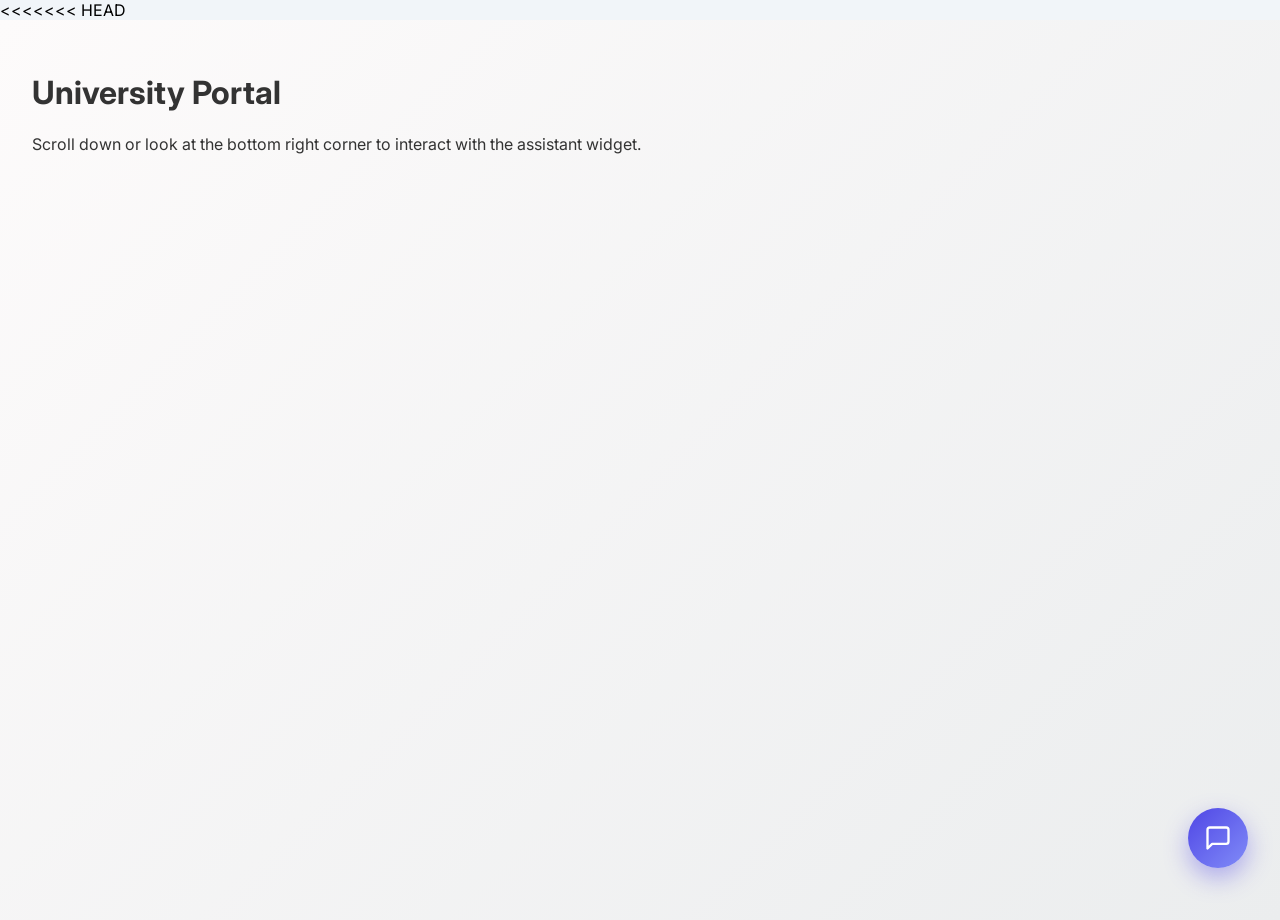
==== frontend/index.html @ 98a095c1 "Merge branch 'main' of https://github.com/Ajay-kumar865/ai-college-assistant" ====
<!DOCTYPE html>
<html lang="en">

<head>
<<<<<<< HEAD
  <meta charset="UTF-8">
  <meta name="viewport" content="width=device-width, initial-scale=1.0">
  <title>University Assistant Widget</title>
  <link rel="preconnect" href="https://fonts.googleapis.com">
  <link rel="preconnect" href="https://fonts.gstatic.com" crossorigin>
  <link href="https://fonts.googleapis.com/css2?family=Inter:wght@400;500;600;700&display=swap" rel="stylesheet">

  <style>
    :root {
      --primary: #4f46e5;
      --primary-hover: #4338ca;
      --bg-glass: rgba(15, 23, 42, 0.75);
      --border-glass: rgba(255, 255, 255, 0.1);
      --text-main: #f8fafc;
      --text-muted: #94a3b8;
      --font-family: 'Inter', sans-serif;
    }

    body {
      margin: 0;
      font-family: var(--font-family);
      background-color: #f1f5f9;
    }

    /* Dummy background for demonstration */
    .dummy-bg {
      min-height: 100vh;
      padding: 2rem;
      background: linear-gradient(135deg, #fdfbfb 0%, #ebedee 100%);
      color: #333;
      box-sizing: border-box;
    }

    /* 
          Floating Toggle Button
        */
    #widget-toggle-btn {
      position: fixed;
      bottom: 2rem;
      right: 2rem;
      width: 60px;
      height: 60px;
      border-radius: 50%;
      background: linear-gradient(135deg, var(--primary), #818cf8);
      color: white;
      border: none;
      box-shadow: 0 10px 25px rgba(79, 70, 229, 0.4);
      cursor: pointer;
      display: flex;
      align-items: center;
      justify-content: center;
      z-index: 9999;
      transition: transform 0.3s cubic-bezier(0.175, 0.885, 0.32, 1.275), box-shadow 0.3s ease;
    }

    #widget-toggle-btn:hover {
      transform: scale(1.1) translateY(-5px);
      box-shadow: 0 15px 35px rgba(79, 70, 229, 0.6);
    }

    .pulse-anim {
      animation: pulse 2s infinite cubic-bezier(0.4, 0, 0.6, 1);
    }

    @keyframes pulse {

      0%,
      100% {
        opacity: 1;
      }

      50% {
        opacity: 0.8;
      }
    }

    /*
          Widget Container - Covers ~1/6th of screen space
          We use 33vw width and 50vh height (0.33 * 0.5 = 0.165 area constraint)
        */
    #university-widget-container {
      position: fixed;
      bottom: 6rem;
      /* Above the button */
      right: 2rem;
      width: 33vw;
      height: 50vh;
      min-width: 320px;
      min-height: 480px;
      max-width: 450px;
      max-height: 80vh;

      background: var(--bg-glass);
      backdrop-filter: blur(16px);
      -webkit-backdrop-filter: blur(16px);
      border: 1px solid var(--border-glass);
      border-radius: 24px;
      box-shadow: 0 25px 50px -12px rgba(0, 0, 0, 0.5);

      display: flex;
      flex-direction: column;
      z-index: 9998;
      overflow: hidden;
      color: var(--text-main);

      /* Animation defaults */
      transform-origin: bottom right;
      transition: opacity 0.4s ease, transform 0.4s cubic-bezier(0.175, 0.885, 0.32, 1.1);
    }

    #university-widget-container.widget-hidden {
      opacity: 0;
      pointer-events: none;
      transform: scale(0.8) translateY(20px);
    }

    #university-widget-container.widget-visible {
      opacity: 1;
      pointer-events: auto;
      transform: scale(1) translateY(0);
    }

    /* Header */
    .widget-header {
      padding: 1.25rem 1.5rem;
      display: flex;
      justify-content: space-between;
      align-items: center;
      border-bottom: 1px solid var(--border-glass);
      background: rgba(255, 255, 255, 0.05);
    }

    .widget-title {
      display: flex;
      align-items: center;
      gap: 0.75rem;
      font-weight: 600;
      font-size: 1.1rem;
      letter-spacing: 0.5px;
    }

    .icon-btn {
      background: transparent;
      border: none;
      color: var(--text-muted);
      cursor: pointer;
      display: flex;
      align-items: center;
      justify-content: center;
      border-radius: 50%;
      padding: 0.4rem;
      transition: all 0.2s ease;
    }

    .icon-btn:hover {
      background: rgba(255, 255, 255, 0.1);
      color: white;
    }

    /* Body */
    .widget-body {
      flex: 1;
      padding: 1.5rem;
      overflow-y: auto;
      display: flex;
      flex-direction: column;
      gap: 1rem;
    }

    /* Scrollbar styling for widget body */
    .widget-body::-webkit-scrollbar {
      width: 6px;
    }

    .widget-body::-webkit-scrollbar-track {
      background: transparent;
    }

    .widget-body::-webkit-scrollbar-thumb {
      background: rgba(255, 255, 255, 0.2);
      border-radius: 10px;
    }

    .message {
      padding: 1rem 1.25rem;
      border-radius: 18px;
      font-size: 0.95rem;
      line-height: 1.5;
      max-width: 85%;
      animation: fadeInSlideUp 0.3s ease forwards;
    }

    @keyframes fadeInSlideUp {
      from {
        opacity: 0;
        transform: translateY(10px);
      }

      to {
        opacity: 1;
        transform: translateY(0);
      }
    }

    .system-message {
      background: rgba(255, 255, 255, 0.1);
      color: var(--text-main);
      border-top-left-radius: 4px;
      align-self: flex-start;
    }

    .user-message {
      background: var(--primary);
      color: white;
      border-top-right-radius: 4px;
      align-self: flex-end;
    }

    /* Footer */
    .widget-footer {
      padding: 1.25rem;
      border-top: 1px solid var(--border-glass);
      background: rgba(0, 0, 0, 0.2);
      display: flex;
      align-items: center;
      gap: 0.75rem;
      box-sizing: border-box;
      width: 100%;
    }

    #widget-input {
      flex: 1;
      background: rgba(255, 255, 255, 0.05);
      border: 1px solid var(--border-glass);
      border-radius: 20px;
      padding: 0.75rem 1.25rem;
      color: var(--text-main);
      font-family: inherit;
      font-size: 0.95rem;
      outline: none;
      transition: all 0.3s ease;
      width: 100%;
      box-sizing: border-box;
    }

    #widget-input::placeholder {
      color: var(--text-muted);
    }

    #widget-input:focus {
      border-color: var(--primary);
      background: rgba(255, 255, 255, 0.1);
      box-shadow: 0 0 0 2px rgba(79, 70, 229, 0.2);
    }

    .interact-btn {
      background: var(--primary);
      color: white;
      border-radius: 50%;
      width: 40px;
      height: 40px;
      flex-shrink: 0;
    }

    .interact-btn:hover {
      background: var(--primary-hover);
      transform: scale(1.05);
    }
  </style>
</head>

<body>

  <!-- This represents the university website content -->
  <main class="dummy-bg">
    <h1>University Portal</h1>
    <p>Scroll down or look at the bottom right corner to interact with the assistant widget.</p>
  </main>

  <!-- Widget Container -->
  <div id="university-widget-container" class="widget-hidden">
    <div class="widget-header">
      <div class="widget-title">
        <svg width="24" height="24" viewBox="0 0 24 24" fill="none" stroke="currentColor" stroke-width="2"
          stroke-linecap="round" stroke-linejoin="round">
          <path d="M12 2v20M17 5H9.5a3.5 3.5 0 0 0 0 7h5a3.5 3.5 0 0 1 0 7H6" />
        </svg>
        <span>University Assistant</span>
      </div>
      <button id="widget-close-btn" class="icon-btn" aria-label="Close widget">
        <svg width="20" height="20" viewBox="0 0 24 24" fill="none" stroke="currentColor" stroke-width="2"
          stroke-linecap="round" stroke-linejoin="round">
          <line x1="18" y1="6" x2="6" y2="18"></line>
          <line x1="6" y1="6" x2="18" y2="18"></line>
        </svg>
      </button>
    </div>
    <div class="widget-body">
      <div class="message system-message">
        Hello! How can I help you with your university queries today?
      </div>
    </div>
    <div class="widget-footer">
      <input type="text" placeholder="Type your question..." id="widget-input">
      <button id="widget-send-btn" class="icon-btn interact-btn">
        <svg width="20" height="20" viewBox="0 0 24 24" fill="none" stroke="currentColor" stroke-width="2"
          stroke-linecap="round" stroke-linejoin="round">
          <line x1="22" y1="2" x2="11" y2="13"></line>
          <polygon points="22 2 15 22 11 13 2 9 22 2"></polygon>
        </svg>
      </button>
    </div>
  </div>

  <!-- Toggle Button -->
  <button id="widget-toggle-btn" class="pulse-anim" aria-label="Open Assistant">
    <svg width="28" height="28" viewBox="0 0 24 24" fill="none" stroke="currentColor" stroke-width="2"
      stroke-linecap="round" stroke-linejoin="round" class="chat-icon">
      <path d="M21 15a2 2 0 0 1-2 2H7l-4 4V5a2 2 0 0 1 2-2h14a2 2 0 0 1 2 2z"></path>
    </svg>
  </button>

  <script>
    document.addEventListener('DOMContentLoaded', () => {
      const toggleBtn = document.getElementById('widget-toggle-btn');
      const closeBtn = document.getElementById('widget-close-btn');
      const widgetContainer = document.getElementById('university-widget-container');
      const sendBtn = document.getElementById('widget-send-btn');
      const widgetInput = document.getElementById('widget-input');
      const widgetBody = document.querySelector('.widget-body');

      let isWidgetOpen = false;

      // Toggle widget visibility
      const toggleWidget = () => {
        isWidgetOpen = !isWidgetOpen;
        if (isWidgetOpen) {
          widgetContainer.classList.remove('widget-hidden');
          widgetContainer.classList.add('widget-visible');
          // Remove pulse animation when opened
          toggleBtn.classList.remove('pulse-anim');
          // Auto focus input
          setTimeout(() => widgetInput.focus(), 300);
        } else {
          widgetContainer.classList.remove('widget-visible');
          widgetContainer.classList.add('widget-hidden');
        }
      };

      toggleBtn.addEventListener('click', toggleWidget);
      closeBtn.addEventListener('click', toggleWidget);

      // Handle sending message
      const sendMessage = () => {
        const text = widgetInput.value.trim();
        if (!text) return;

        // Add user message
        const userMsg = document.createElement('div');
        userMsg.classList.add('message', 'user-message');
        userMsg.textContent = text;
        widgetBody.appendChild(userMsg);

        // Clear input and scroll to bottom
        widgetInput.value = '';
        widgetBody.scrollTop = widgetBody.scrollHeight;

        // Simulate thinking and system response
        setTimeout(() => {
          const sysMsg = document.createElement('div');
          sysMsg.classList.add('message', 'system-message');
          sysMsg.textContent = "I'm a demo assistant. I've received your query about: " + text;
          widgetBody.appendChild(sysMsg);
          widgetBody.scrollTop = widgetBody.scrollHeight;
        }, 800);
      };

      sendBtn.addEventListener('click', sendMessage);

      // Send on Enter key
      widgetInput.addEventListener('keypress', (e) => {
        if (e.key === 'Enter') {
          sendMessage();
        }
      });
    });
=======
  <meta charset="UTF-8" />
  <meta name="viewport" content="width=device-width, initial-scale=1.0" />
  <title>AI College Assistant</title>
  <style>
    :root {
      --bg: #f4f6fb;
      --card: #ffffff;
      --text: #1a2340;
      --muted: #5d6a85;
      --primary: #3e63dd;
      --primary-strong: #2f4fb5;
      --bot: #eef2ff;
      --user: #3e63dd;
      --danger: #c53030;
      --border: #dbe3f6;
    }

    * { box-sizing: border-box; }

    body {
      margin: 0;
      font-family: Inter, Segoe UI, Roboto, sans-serif;
      color: var(--text);
      background: radial-gradient(circle at top right, #dce5ff 0%, var(--bg) 40%);
      min-height: 100vh;
      display: grid;
      place-items: center;
      padding: 1rem;
    }

    .app {
      width: min(920px, 100%);
      background: var(--card);
      border: 1px solid var(--border);
      border-radius: 20px;
      box-shadow: 0 15px 40px rgba(18, 33, 80, 0.12);
      display: grid;
      grid-template-rows: auto 1fr auto;
      min-height: min(92vh, 760px);
      overflow: hidden;
    }

    .header {
      padding: 1rem 1.25rem;
      border-bottom: 1px solid var(--border);
      display: flex;
      align-items: center;
      justify-content: space-between;
      gap: 1rem;
      background: linear-gradient(180deg, #f9fbff 0%, #ffffff 100%);
    }

    .title {
      font-weight: 700;
      margin: 0;
      font-size: 1.05rem;
    }

    .subtitle {
      margin: 0.2rem 0 0;
      color: var(--muted);
      font-size: 0.9rem;
    }

    .status {
      font-size: 0.85rem;
      color: var(--muted);
      white-space: nowrap;
    }

    .messages {
      padding: 1rem;
      overflow-y: auto;
      display: flex;
      flex-direction: column;
      gap: 0.85rem;
      background: #f9fbff;
    }

    .message {
      max-width: min(78ch, 85%);
      padding: 0.8rem 1rem;
      border-radius: 14px;
      line-height: 1.45;
      white-space: pre-wrap;
      word-break: break-word;
      border: 1px solid transparent;
    }

    .message.bot {
      align-self: flex-start;
      background: var(--bot);
      border-color: #dae2ff;
    }

    .message.user {
      align-self: flex-end;
      background: var(--user);
      color: white;
    }

    .message.error {
      align-self: flex-start;
      border-color: #fed7d7;
      background: #fff5f5;
      color: #742a2a;
    }

    .meta {
      font-size: 0.75rem;
      color: var(--muted);
      margin-top: 0.4rem;
    }

    .sources {
      margin-top: 0.6rem;
      padding-top: 0.6rem;
      border-top: 1px dashed #c6d2f5;
      font-size: 0.82rem;
      color: #324173;
    }

    .sources ul {
      margin: 0.4rem 0 0;
      padding-left: 1rem;
    }

    .composer {
      padding: 0.9rem;
      border-top: 1px solid var(--border);
      background: #fff;
      display: grid;
      gap: 0.6rem;
    }

    .input-row {
      display: grid;
      grid-template-columns: 1fr auto;
      gap: 0.6rem;
    }

    textarea {
      resize: vertical;
      min-height: 48px;
      max-height: 160px;
      width: 100%;
      border: 1px solid var(--border);
      border-radius: 12px;
      padding: 0.75rem 0.85rem;
      font: inherit;
      color: inherit;
    }

    textarea:focus {
      outline: 2px solid rgba(62, 99, 221, 0.25);
      border-color: var(--primary);
    }

    button {
      border: 0;
      border-radius: 12px;
      background: var(--primary);
      color: white;
      font-weight: 600;
      padding: 0 1rem;
      cursor: pointer;
      min-width: 100px;
    }

    button:hover { background: var(--primary-strong); }

    button:disabled {
      cursor: not-allowed;
      opacity: 0.6;
    }

    .controls {
      display: flex;
      justify-content: space-between;
      align-items: center;
      gap: 0.6rem;
      flex-wrap: wrap;
    }

    .linkish {
      background: transparent;
      color: var(--primary);
      min-width: auto;
      padding: 0;
      font-weight: 500;
      text-decoration: underline;
      text-underline-offset: 2px;
    }

    .hint {
      color: var(--muted);
      font-size: 0.8rem;
    }

    @media (max-width: 680px) {
      .app { min-height: 95vh; border-radius: 14px; }
      .message { max-width: 92%; }
      .input-row { grid-template-columns: 1fr; }
      button { min-height: 44px; }
    }
  </style>
</head>
<body>
  <main class="app" aria-label="AI College Assistant chat">
    <header class="header">
      <div>
        <h1 class="title">🎓 AI College Assistant</h1>
        <p class="subtitle">Reliable chat UI aligned with your FastAPI routes.</p>
      </div>
      <div id="status" class="status">Idle</div>
    </header>

    <section id="messages" class="messages" aria-live="polite" aria-label="Conversation"></section>

    <section class="composer">
      <div class="input-row">
        <textarea id="messageInput" placeholder="Ask about admissions, notices, events, or documents..." aria-label="Type your question"></textarea>
        <button id="sendButton" type="button">Send</button>
      </div>
      <div class="controls">
        <div class="hint">Enter to send • Shift+Enter for newline.</div>
        <button id="clearButton" class="linkish" type="button">Clear conversation</button>
      </div>
    </section>
  </main>

  <script>
    const API_BASE = "http://127.0.0.1:8000";
    const STORAGE_KEY = "ai_college_assistant_chat_v1";

    const elements = {
      messages: document.getElementById("messages"),
      status: document.getElementById("status"),
      input: document.getElementById("messageInput"),
      sendButton: document.getElementById("sendButton"),
      clearButton: document.getElementById("clearButton"),
    };

    const state = {
      messages: [],
      pendingController: null,
      isSending: false,
    };

    function setStatus(label) {
      elements.status.textContent = label;
    }

    function formatTime(value) {
      return new Date(value).toLocaleTimeString([], { hour: "2-digit", minute: "2-digit" });
    }

    function sanitizeToText(value) {
      if (value === null || value === undefined) return "";
      return String(value);
    }

    function normalizeSources(sources) {
      if (!Array.isArray(sources)) return [];
      return sources.map((source) => {
        if (typeof source === "string") return source;
        if (source && typeof source === "object") {
          const keys = Object.keys(source);
          if (!keys.length) return "{}";
          const compact = keys.slice(0, 3).map((key) => `${key}: ${source[key]}`).join(" | ");
          return compact;
        }
        return String(source);
      });
    }

    function renderMessage(message) {
      const wrapper = document.createElement("article");
      wrapper.className = `message ${message.role} ${message.error ? "error" : ""}`;
      wrapper.textContent = sanitizeToText(message.text);

      const meta = document.createElement("div");
      meta.className = "meta";
      meta.textContent = `${message.role === "user" ? "You" : "Assistant"} • ${formatTime(message.timestamp)}`;
      wrapper.appendChild(meta);

      if (message.sources?.length) {
        const sourceBlock = document.createElement("section");
        sourceBlock.className = "sources";
        sourceBlock.innerHTML = "<strong>Sources</strong>";

        const list = document.createElement("ul");
        message.sources.forEach((entry) => {
          const item = document.createElement("li");
          item.textContent = entry;
          list.appendChild(item);
        });

        sourceBlock.appendChild(list);
        wrapper.appendChild(sourceBlock);
      }

      elements.messages.appendChild(wrapper);
      elements.messages.scrollTop = elements.messages.scrollHeight;
    }

    function renderAll() {
      elements.messages.innerHTML = "";
      state.messages.forEach(renderMessage);
    }

    function persist() {
      localStorage.setItem(STORAGE_KEY, JSON.stringify(state.messages));
    }

    function addMessage(partial) {
      const message = {
        role: partial.role,
        text: sanitizeToText(partial.text),
        timestamp: partial.timestamp || new Date().toISOString(),
        sources: partial.sources || [],
        error: Boolean(partial.error),
      };
      state.messages.push(message);
      renderMessage(message);
      persist();
    }

    function setSending(sending) {
      state.isSending = sending;
      elements.sendButton.disabled = sending;
      elements.input.disabled = sending;
      setStatus(sending ? "Waiting for response..." : "Idle");
    }

    async function sendMessage() {
      if (state.isSending) return;
      const text = elements.input.value.trim();
      if (!text) return;

      addMessage({ role: "user", text });
      elements.input.value = "";

      const controller = new AbortController();
      state.pendingController = controller;
      setSending(true);

      try {
        const response = await fetch(`${API_BASE}/chat`, {
          method: "POST",
          headers: { "Content-Type": "application/json" },
          body: JSON.stringify({ message: text, timestamp: new Date().toISOString() }),
          signal: controller.signal,
        });

        let payload = null;
        try {
          payload = await response.json();
        } catch {
          payload = null;
        }

        if (!response.ok) {
          throw new Error(payload?.detail || `Request failed with status ${response.status}`);
        }

        addMessage({
          role: "bot",
          text: payload?.response || "No response body returned.",
          sources: normalizeSources(payload?.sources),
        });
      } catch (error) {
        addMessage({
          role: "bot",
          text: `Could not complete request: ${error?.message || "Unknown error"}`,
          error: true,
        });
      } finally {
        state.pendingController = null;
        setSending(false);
        elements.input.focus();
      }
    }

    function clearConversation() {
      if (state.isSending && state.pendingController) {
        state.pendingController.abort();
      }
      state.messages = [];
      persist();
      renderAll();
      addMessage({ role: "bot", text: "Conversation cleared. Ask a new question anytime." });
    }

    function restoreConversation() {
      try {
        const raw = localStorage.getItem(STORAGE_KEY);
        if (!raw) {
          addMessage({ role: "bot", text: "Hi! I can help with admissions, events, notices, and college documents." });
          return;
        }

        const parsed = JSON.parse(raw);
        if (!Array.isArray(parsed)) throw new Error("Invalid history format.");

        state.messages = parsed.filter((entry) => entry && entry.role && entry.text).slice(-100);
        renderAll();

        if (!state.messages.length) {
          addMessage({ role: "bot", text: "Hi! I can help with admissions, events, notices, and college documents." });
        }
      } catch {
        localStorage.removeItem(STORAGE_KEY);
        state.messages = [];
        renderAll();
        addMessage({ role: "bot", text: "History reset due to invalid saved data." });
      }
    }

    elements.sendButton.addEventListener("click", sendMessage);
    elements.clearButton.addEventListener("click", clearConversation);
    elements.input.addEventListener("keydown", (event) => {
      if (event.key === "Enter" && !event.shiftKey) {
        event.preventDefault();
        sendMessage();
      }
    });

    restoreConversation();
    elements.input.focus();
>>>>>>> f42906fdcd03e35e9ef8b8582fb7c369797d3b44
  </script>
</body>

</html>
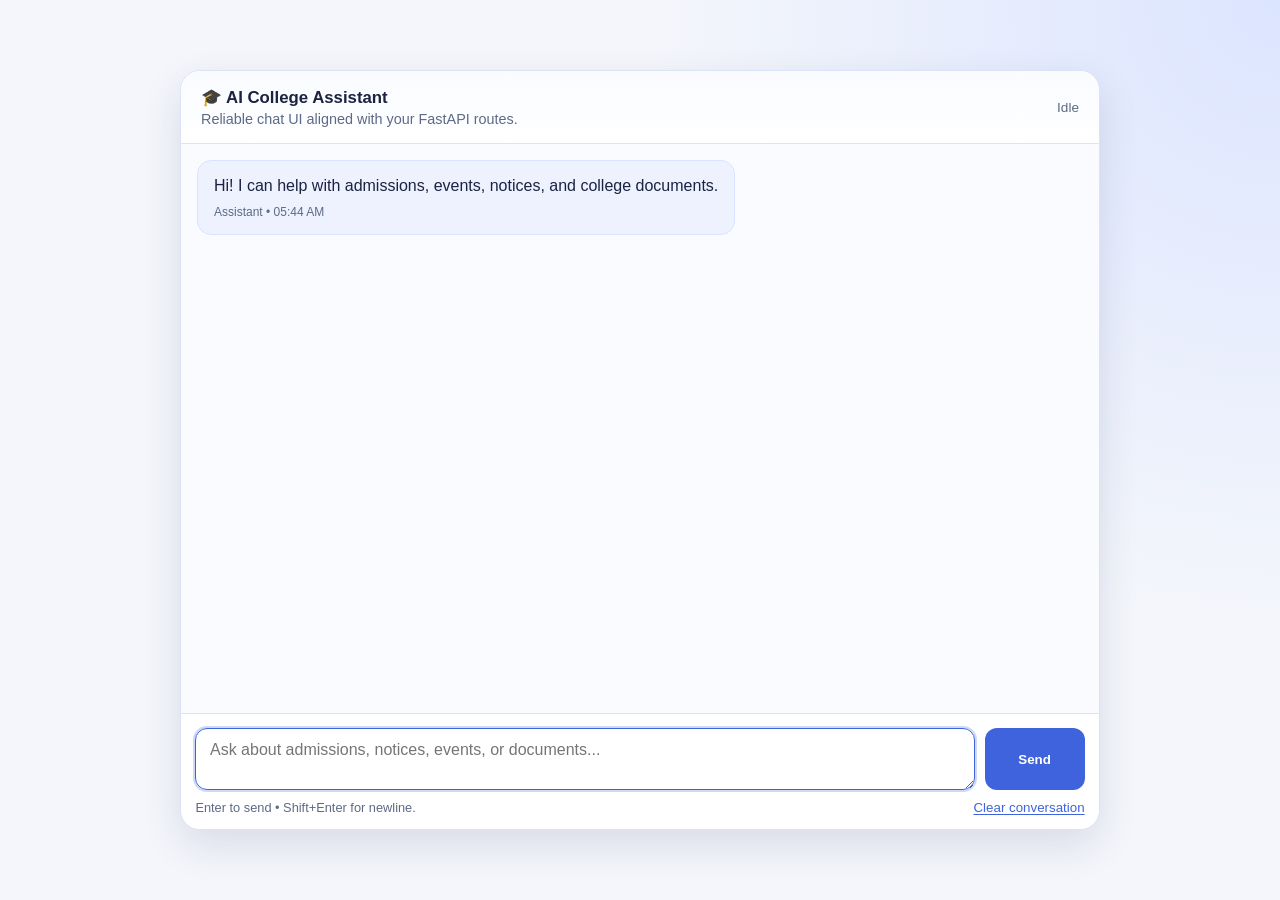
==== commit 9f80e230: "Add merged floating UI component" ====
--- a/frontend/index.html
+++ b/frontend/index.html
@@ -2,394 +2,6 @@
 <html lang="en">
 
 <head>
-<<<<<<< HEAD
-  <meta charset="UTF-8">
-  <meta name="viewport" content="width=device-width, initial-scale=1.0">
-  <title>University Assistant Widget</title>
-  <link rel="preconnect" href="https://fonts.googleapis.com">
-  <link rel="preconnect" href="https://fonts.gstatic.com" crossorigin>
-  <link href="https://fonts.googleapis.com/css2?family=Inter:wght@400;500;600;700&display=swap" rel="stylesheet">
-
-  <style>
-    :root {
-      --primary: #4f46e5;
-      --primary-hover: #4338ca;
-      --bg-glass: rgba(15, 23, 42, 0.75);
-      --border-glass: rgba(255, 255, 255, 0.1);
-      --text-main: #f8fafc;
-      --text-muted: #94a3b8;
-      --font-family: 'Inter', sans-serif;
-    }
-
-    body {
-      margin: 0;
-      font-family: var(--font-family);
-      background-color: #f1f5f9;
-    }
-
-    /* Dummy background for demonstration */
-    .dummy-bg {
-      min-height: 100vh;
-      padding: 2rem;
-      background: linear-gradient(135deg, #fdfbfb 0%, #ebedee 100%);
-      color: #333;
-      box-sizing: border-box;
-    }
-
-    /* 
-          Floating Toggle Button
-        */
-    #widget-toggle-btn {
-      position: fixed;
-      bottom: 2rem;
-      right: 2rem;
-      width: 60px;
-      height: 60px;
-      border-radius: 50%;
-      background: linear-gradient(135deg, var(--primary), #818cf8);
-      color: white;
-      border: none;
-      box-shadow: 0 10px 25px rgba(79, 70, 229, 0.4);
-      cursor: pointer;
-      display: flex;
-      align-items: center;
-      justify-content: center;
-      z-index: 9999;
-      transition: transform 0.3s cubic-bezier(0.175, 0.885, 0.32, 1.275), box-shadow 0.3s ease;
-    }
-
-    #widget-toggle-btn:hover {
-      transform: scale(1.1) translateY(-5px);
-      box-shadow: 0 15px 35px rgba(79, 70, 229, 0.6);
-    }
-
-    .pulse-anim {
-      animation: pulse 2s infinite cubic-bezier(0.4, 0, 0.6, 1);
-    }
-
-    @keyframes pulse {
-
-      0%,
-      100% {
-        opacity: 1;
-      }
-
-      50% {
-        opacity: 0.8;
-      }
-    }
-
-    /*
-          Widget Container - Covers ~1/6th of screen space
-          We use 33vw width and 50vh height (0.33 * 0.5 = 0.165 area constraint)
-        */
-    #university-widget-container {
-      position: fixed;
-      bottom: 6rem;
-      /* Above the button */
-      right: 2rem;
-      width: 33vw;
-      height: 50vh;
-      min-width: 320px;
-      min-height: 480px;
-      max-width: 450px;
-      max-height: 80vh;
-
-      background: var(--bg-glass);
-      backdrop-filter: blur(16px);
-      -webkit-backdrop-filter: blur(16px);
-      border: 1px solid var(--border-glass);
-      border-radius: 24px;
-      box-shadow: 0 25px 50px -12px rgba(0, 0, 0, 0.5);
-
-      display: flex;
-      flex-direction: column;
-      z-index: 9998;
-      overflow: hidden;
-      color: var(--text-main);
-
-      /* Animation defaults */
-      transform-origin: bottom right;
-      transition: opacity 0.4s ease, transform 0.4s cubic-bezier(0.175, 0.885, 0.32, 1.1);
-    }
-
-    #university-widget-container.widget-hidden {
-      opacity: 0;
-      pointer-events: none;
-      transform: scale(0.8) translateY(20px);
-    }
-
-    #university-widget-container.widget-visible {
-      opacity: 1;
-      pointer-events: auto;
-      transform: scale(1) translateY(0);
-    }
-
-    /* Header */
-    .widget-header {
-      padding: 1.25rem 1.5rem;
-      display: flex;
-      justify-content: space-between;
-      align-items: center;
-      border-bottom: 1px solid var(--border-glass);
-      background: rgba(255, 255, 255, 0.05);
-    }
-
-    .widget-title {
-      display: flex;
-      align-items: center;
-      gap: 0.75rem;
-      font-weight: 600;
-      font-size: 1.1rem;
-      letter-spacing: 0.5px;
-    }
-
-    .icon-btn {
-      background: transparent;
-      border: none;
-      color: var(--text-muted);
-      cursor: pointer;
-      display: flex;
-      align-items: center;
-      justify-content: center;
-      border-radius: 50%;
-      padding: 0.4rem;
-      transition: all 0.2s ease;
-    }
-
-    .icon-btn:hover {
-      background: rgba(255, 255, 255, 0.1);
-      color: white;
-    }
-
-    /* Body */
-    .widget-body {
-      flex: 1;
-      padding: 1.5rem;
-      overflow-y: auto;
-      display: flex;
-      flex-direction: column;
-      gap: 1rem;
-    }
-
-    /* Scrollbar styling for widget body */
-    .widget-body::-webkit-scrollbar {
-      width: 6px;
-    }
-
-    .widget-body::-webkit-scrollbar-track {
-      background: transparent;
-    }
-
-    .widget-body::-webkit-scrollbar-thumb {
-      background: rgba(255, 255, 255, 0.2);
-      border-radius: 10px;
-    }
-
-    .message {
-      padding: 1rem 1.25rem;
-      border-radius: 18px;
-      font-size: 0.95rem;
-      line-height: 1.5;
-      max-width: 85%;
-      animation: fadeInSlideUp 0.3s ease forwards;
-    }
-
-    @keyframes fadeInSlideUp {
-      from {
-        opacity: 0;
-        transform: translateY(10px);
-      }
-
-      to {
-        opacity: 1;
-        transform: translateY(0);
-      }
-    }
-
-    .system-message {
-      background: rgba(255, 255, 255, 0.1);
-      color: var(--text-main);
-      border-top-left-radius: 4px;
-      align-self: flex-start;
-    }
-
-    .user-message {
-      background: var(--primary);
-      color: white;
-      border-top-right-radius: 4px;
-      align-self: flex-end;
-    }
-
-    /* Footer */
-    .widget-footer {
-      padding: 1.25rem;
-      border-top: 1px solid var(--border-glass);
-      background: rgba(0, 0, 0, 0.2);
-      display: flex;
-      align-items: center;
-      gap: 0.75rem;
-      box-sizing: border-box;
-      width: 100%;
-    }
-
-    #widget-input {
-      flex: 1;
-      background: rgba(255, 255, 255, 0.05);
-      border: 1px solid var(--border-glass);
-      border-radius: 20px;
-      padding: 0.75rem 1.25rem;
-      color: var(--text-main);
-      font-family: inherit;
-      font-size: 0.95rem;
-      outline: none;
-      transition: all 0.3s ease;
-      width: 100%;
-      box-sizing: border-box;
-    }
-
-    #widget-input::placeholder {
-      color: var(--text-muted);
-    }
-
-    #widget-input:focus {
-      border-color: var(--primary);
-      background: rgba(255, 255, 255, 0.1);
-      box-shadow: 0 0 0 2px rgba(79, 70, 229, 0.2);
-    }
-
-    .interact-btn {
-      background: var(--primary);
-      color: white;
-      border-radius: 50%;
-      width: 40px;
-      height: 40px;
-      flex-shrink: 0;
-    }
-
-    .interact-btn:hover {
-      background: var(--primary-hover);
-      transform: scale(1.05);
-    }
-  </style>
-</head>
-
-<body>
-
-  <!-- This represents the university website content -->
-  <main class="dummy-bg">
-    <h1>University Portal</h1>
-    <p>Scroll down or look at the bottom right corner to interact with the assistant widget.</p>
-  </main>
-
-  <!-- Widget Container -->
-  <div id="university-widget-container" class="widget-hidden">
-    <div class="widget-header">
-      <div class="widget-title">
-        <svg width="24" height="24" viewBox="0 0 24 24" fill="none" stroke="currentColor" stroke-width="2"
-          stroke-linecap="round" stroke-linejoin="round">
-          <path d="M12 2v20M17 5H9.5a3.5 3.5 0 0 0 0 7h5a3.5 3.5 0 0 1 0 7H6" />
-        </svg>
-        <span>University Assistant</span>
-      </div>
-      <button id="widget-close-btn" class="icon-btn" aria-label="Close widget">
-        <svg width="20" height="20" viewBox="0 0 24 24" fill="none" stroke="currentColor" stroke-width="2"
-          stroke-linecap="round" stroke-linejoin="round">
-          <line x1="18" y1="6" x2="6" y2="18"></line>
-          <line x1="6" y1="6" x2="18" y2="18"></line>
-        </svg>
-      </button>
-    </div>
-    <div class="widget-body">
-      <div class="message system-message">
-        Hello! How can I help you with your university queries today?
-      </div>
-    </div>
-    <div class="widget-footer">
-      <input type="text" placeholder="Type your question..." id="widget-input">
-      <button id="widget-send-btn" class="icon-btn interact-btn">
-        <svg width="20" height="20" viewBox="0 0 24 24" fill="none" stroke="currentColor" stroke-width="2"
-          stroke-linecap="round" stroke-linejoin="round">
-          <line x1="22" y1="2" x2="11" y2="13"></line>
-          <polygon points="22 2 15 22 11 13 2 9 22 2"></polygon>
-        </svg>
-      </button>
-    </div>
-  </div>
-
-  <!-- Toggle Button -->
-  <button id="widget-toggle-btn" class="pulse-anim" aria-label="Open Assistant">
-    <svg width="28" height="28" viewBox="0 0 24 24" fill="none" stroke="currentColor" stroke-width="2"
-      stroke-linecap="round" stroke-linejoin="round" class="chat-icon">
-      <path d="M21 15a2 2 0 0 1-2 2H7l-4 4V5a2 2 0 0 1 2-2h14a2 2 0 0 1 2 2z"></path>
-    </svg>
-  </button>
-
-  <script>
-    document.addEventListener('DOMContentLoaded', () => {
-      const toggleBtn = document.getElementById('widget-toggle-btn');
-      const closeBtn = document.getElementById('widget-close-btn');
-      const widgetContainer = document.getElementById('university-widget-container');
-      const sendBtn = document.getElementById('widget-send-btn');
-      const widgetInput = document.getElementById('widget-input');
-      const widgetBody = document.querySelector('.widget-body');
-
-      let isWidgetOpen = false;
-
-      // Toggle widget visibility
-      const toggleWidget = () => {
-        isWidgetOpen = !isWidgetOpen;
-        if (isWidgetOpen) {
-          widgetContainer.classList.remove('widget-hidden');
-          widgetContainer.classList.add('widget-visible');
-          // Remove pulse animation when opened
-          toggleBtn.classList.remove('pulse-anim');
-          // Auto focus input
-          setTimeout(() => widgetInput.focus(), 300);
-        } else {
-          widgetContainer.classList.remove('widget-visible');
-          widgetContainer.classList.add('widget-hidden');
-        }
-      };
-
-      toggleBtn.addEventListener('click', toggleWidget);
-      closeBtn.addEventListener('click', toggleWidget);
-
-      // Handle sending message
-      const sendMessage = () => {
-        const text = widgetInput.value.trim();
-        if (!text) return;
-
-        // Add user message
-        const userMsg = document.createElement('div');
-        userMsg.classList.add('message', 'user-message');
-        userMsg.textContent = text;
-        widgetBody.appendChild(userMsg);
-
-        // Clear input and scroll to bottom
-        widgetInput.value = '';
-        widgetBody.scrollTop = widgetBody.scrollHeight;
-
-        // Simulate thinking and system response
-        setTimeout(() => {
-          const sysMsg = document.createElement('div');
-          sysMsg.classList.add('message', 'system-message');
-          sysMsg.textContent = "I'm a demo assistant. I've received your query about: " + text;
-          widgetBody.appendChild(sysMsg);
-          widgetBody.scrollTop = widgetBody.scrollHeight;
-        }, 800);
-      };
-
-      sendBtn.addEventListener('click', sendMessage);
-
-      // Send on Enter key
-      widgetInput.addEventListener('keypress', (e) => {
-        if (e.key === 'Enter') {
-          sendMessage();
-        }
-      });
-    });
-=======
   <meta charset="UTF-8" />
   <meta name="viewport" content="width=device-width, initial-scale=1.0" />
   <title>AI College Assistant</title>
@@ -820,7 +432,6 @@
 
     restoreConversation();
     elements.input.focus();
->>>>>>> f42906fdcd03e35e9ef8b8582fb7c369797d3b44
   </script>
 </body>
 
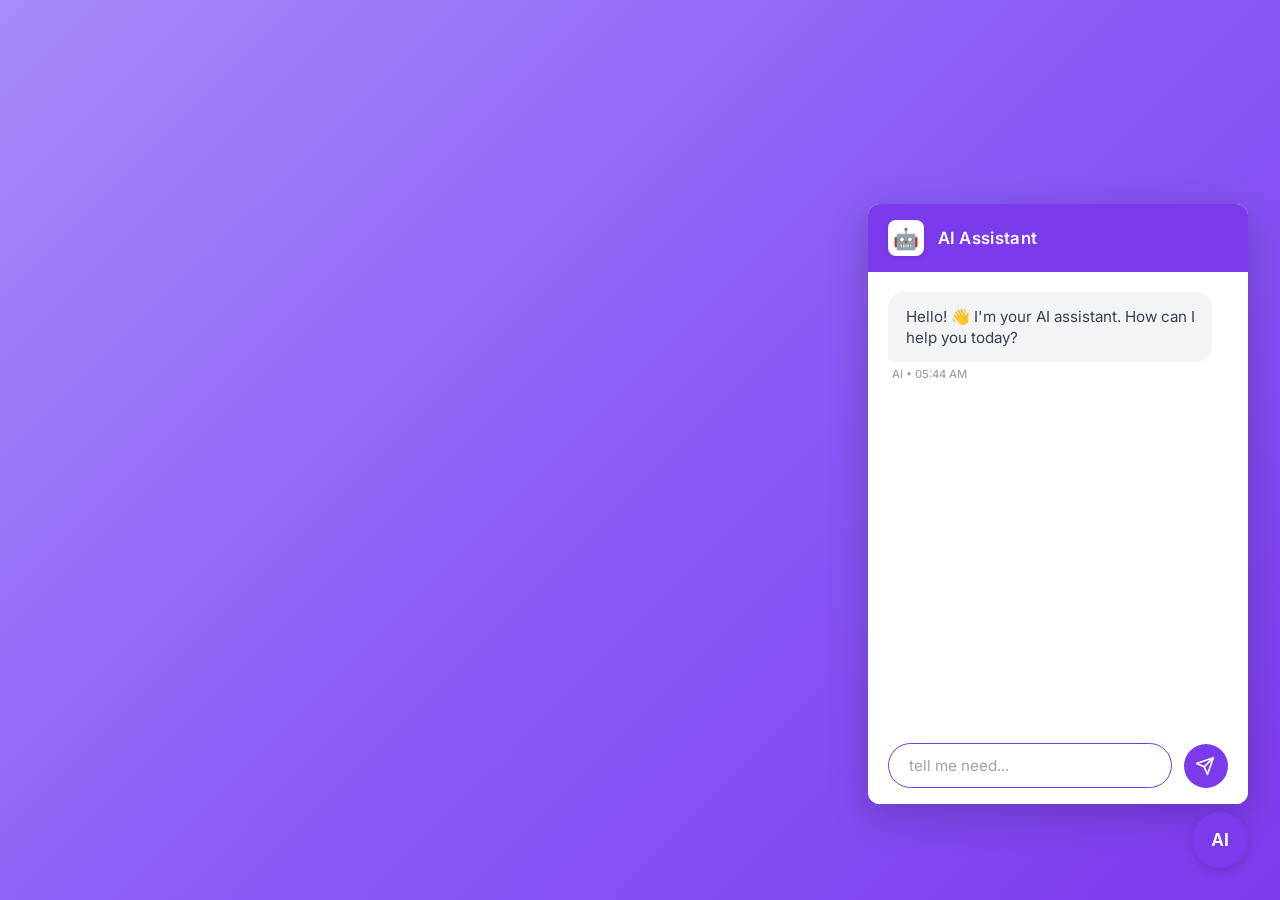
==== commit addfe2ad: "final corrected" ====
--- a/frontend/index.html
+++ b/frontend/index.html
@@ -2,436 +2,610 @@
 <html lang="en">
 
 <head>
-  <meta charset="UTF-8" />
-  <meta name="viewport" content="width=device-width, initial-scale=1.0" />
-  <title>AI College Assistant</title>
+  <meta charset="UTF-8">
+  <meta name="viewport" content="width=device-width, initial-scale=1.0">
+  <title>AI Assistant</title>
+  <link rel="preconnect" href="https://fonts.googleapis.com">
+  <link rel="preconnect" href="https://fonts.gstatic.com" crossorigin>
+  <link href="https://fonts.googleapis.com/css2?family=Inter:wght@400;500;600;700&display=swap" rel="stylesheet">
+
   <style>
     :root {
-      --bg: #f4f6fb;
-      --card: #ffffff;
-      --text: #1a2340;
-      --muted: #5d6a85;
-      --primary: #3e63dd;
-      --primary-strong: #2f4fb5;
-      --bot: #eef2ff;
-      --user: #3e63dd;
-      --danger: #c53030;
-      --border: #dbe3f6;
-    }
-
-    * { box-sizing: border-box; }
+      --primary: #7c3aed;
+      /* Exact purple from screenshot */
+      --bg-body: #ffffff;
+      --message-bot: #f3f4f6;
+      /* Light gray */
+      --message-user: #8b5cf6;
+      /* Matches the user bubble in screenshot */
+      --text-main: #374151;
+      --text-muted: #9ca3af;
+      --font-family: 'Inter', sans-serif;
+    }
 
     body {
       margin: 0;
-      font-family: Inter, Segoe UI, Roboto, sans-serif;
-      color: var(--text);
-      background: radial-gradient(circle at top right, #dce5ff 0%, var(--bg) 40%);
+      font-family: var(--font-family);
+      background: linear-gradient(135deg, #a78bfa, #8b5cf6, #7c3aed);
       min-height: 100vh;
-      display: grid;
-      place-items: center;
-      padding: 1rem;
-    }
-
-    .app {
-      width: min(920px, 100%);
-      background: var(--card);
-      border: 1px solid var(--border);
-      border-radius: 20px;
-      box-shadow: 0 15px 40px rgba(18, 33, 80, 0.12);
-      display: grid;
-      grid-template-rows: auto 1fr auto;
-      min-height: min(92vh, 760px);
-      overflow: hidden;
-    }
-
-    .header {
-      padding: 1rem 1.25rem;
-      border-bottom: 1px solid var(--border);
-      display: flex;
-      align-items: center;
-      justify-content: space-between;
-      gap: 1rem;
-      background: linear-gradient(180deg, #f9fbff 0%, #ffffff 100%);
-    }
-
-    .title {
-      font-weight: 700;
-      margin: 0;
-      font-size: 1.05rem;
-    }
-
-    .subtitle {
-      margin: 0.2rem 0 0;
-      color: var(--muted);
-      font-size: 0.9rem;
-    }
-
-    .status {
-      font-size: 0.85rem;
-      color: var(--muted);
-      white-space: nowrap;
-    }
-
-    .messages {
-      padding: 1rem;
-      overflow-y: auto;
-      display: flex;
-      flex-direction: column;
-      gap: 0.85rem;
-      background: #f9fbff;
-    }
-
-    .message {
-      max-width: min(78ch, 85%);
-      padding: 0.8rem 1rem;
-      border-radius: 14px;
-      line-height: 1.45;
-      white-space: pre-wrap;
-      word-break: break-word;
-      border: 1px solid transparent;
-    }
-
-    .message.bot {
-      align-self: flex-start;
-      background: var(--bot);
-      border-color: #dae2ff;
-    }
-
-    .message.user {
-      align-self: flex-end;
-      background: var(--user);
-      color: white;
-    }
-
-    .message.error {
-      align-self: flex-start;
-      border-color: #fed7d7;
-      background: #fff5f5;
-      color: #742a2a;
-    }
-
-    .meta {
-      font-size: 0.75rem;
-      color: var(--muted);
-      margin-top: 0.4rem;
-    }
-
-    .sources {
-      margin-top: 0.6rem;
-      padding-top: 0.6rem;
-      border-top: 1px dashed #c6d2f5;
-      font-size: 0.82rem;
-      color: #324173;
-    }
-
-    .sources ul {
-      margin: 0.4rem 0 0;
-      padding-left: 1rem;
-    }
-
-    .composer {
-      padding: 0.9rem;
-      border-top: 1px solid var(--border);
-      background: #fff;
-      display: grid;
-      gap: 0.6rem;
-    }
-
-    .input-row {
-      display: grid;
-      grid-template-columns: 1fr auto;
-      gap: 0.6rem;
-    }
-
-    textarea {
-      resize: vertical;
-      min-height: 48px;
-      max-height: 160px;
-      width: 100%;
-      border: 1px solid var(--border);
-      border-radius: 12px;
-      padding: 0.75rem 0.85rem;
-      font: inherit;
-      color: inherit;
-    }
-
-    textarea:focus {
-      outline: 2px solid rgba(62, 99, 221, 0.25);
-      border-color: var(--primary);
-    }
-
-    button {
-      border: 0;
-      border-radius: 12px;
+    }
+
+    /* 
+          Floating Toggle Button
+        */
+    #widget-toggle-btn {
+      position: fixed;
+      bottom: 2rem;
+      right: 2rem;
+      width: 56px;
+      height: 56px;
+      border-radius: 50%;
       background: var(--primary);
       color: white;
+      border: none;
+      box-shadow: 0 4px 12px rgba(0, 0, 0, 0.15);
+      cursor: pointer;
+      display: flex;
+      align-items: center;
+      justify-content: center;
+      z-index: 9999;
+      font-size: 1.1rem;
+      font-weight: 700;
+      transition: transform 0.2s ease, background 0.2s ease;
+    }
+
+    #widget-toggle-btn:hover {
+      transform: scale(1.05);
+      background: #6d28d9;
+    }
+
+    /*
+          Widget Container
+        */
+    #ai-widget-container {
+      position: fixed;
+      bottom: 6rem;
+      /* Above the button */
+      right: 2rem;
+      width: 380px;
+      height: 600px;
+      max-width: calc(100vw - 4rem);
+      max-height: calc(100vh - 8rem);
+
+      background: var(--bg-body);
+      border-radius: 12px;
+      box-shadow: 0 10px 40px rgba(0, 0, 0, 0.2);
+
+      display: flex;
+      flex-direction: column;
+      z-index: 9998;
+      overflow: hidden;
+
+      transform-origin: bottom right;
+      transition: opacity 0.3s ease, transform 0.3s cubic-bezier(0.175, 0.885, 0.32, 1.1);
+    }
+
+    #ai-widget-container.widget-hidden {
+      opacity: 0;
+      pointer-events: none;
+      transform: scale(0.8) translateY(20px);
+    }
+
+    #ai-widget-container.widget-visible {
+      opacity: 1;
+      pointer-events: auto;
+      transform: scale(1) translateY(0);
+    }
+
+    /* Header */
+    .widget-header {
+      padding: 1rem 1.25rem;
+      display: flex;
+      align-items: center;
+      background: var(--primary);
+      color: white;
+    }
+
+    .widget-avatar {
+      width: 36px;
+      height: 36px;
+      background: white;
+      border-radius: 8px;
+      display: flex;
+      align-items: center;
+      justify-content: center;
+      margin-right: 0.85rem;
+      font-size: 1.3rem;
+      box-shadow: 0 2px 5px rgba(0, 0, 0, 0.1);
+    }
+
+    .widget-title {
       font-weight: 600;
-      padding: 0 1rem;
+      font-size: 1.05rem;
+      letter-spacing: 0.3px;
+      flex: 1;
+    }
+
+    /* Body */
+    .widget-body {
+      flex: 1;
+      padding: 1.25rem;
+      overflow-y: auto;
+      display: flex;
+      flex-direction: column;
+      gap: 1.25rem;
+      background: #ffffff;
+    }
+
+    /* Scrollbars */
+    .widget-body::-webkit-scrollbar {
+      width: 4px;
+    }
+
+    .widget-body::-webkit-scrollbar-track {
+      background: transparent;
+    }
+
+    .widget-body::-webkit-scrollbar-thumb {
+      background: #e5e7eb;
+      border-radius: 4px;
+    }
+
+    .message-wrapper {
+      display: flex;
+      flex-direction: column;
+      gap: 0.35rem;
+    }
+
+    .message-wrapper.bot {
+      align-items: flex-start;
+    }
+
+    .message-wrapper.user {
+      align-items: flex-end;
+    }
+
+    .message {
+      padding: 0.85rem 1.1rem;
+      border-radius: 16px;
+      font-size: 0.95rem;
+      line-height: 1.4;
+      max-width: 85%;
+      color: var(--text-main);
+    }
+
+    .system-message {
+      background: var(--message-bot);
+      border-bottom-left-radius: 4px;
+      color: var(--text-main);
+    }
+
+    .user-message {
+      background: var(--message-user);
+      color: white;
+      border-bottom-right-radius: 4px;
+    }
+
+    .message-meta {
+      display: flex;
+      align-items: center;
+      gap: 0.5rem;
+      margin-left: 0.25rem;
+      margin-right: 0.25rem;
+    }
+
+    .message-time {
+      font-size: 0.7rem;
+      color: var(--text-muted);
+      font-weight: 500;
+    }
+
+    /* Feedback Buttons */
+    .feedback-btns {
+      display: flex;
+      gap: 0.4rem;
+    }
+
+    .feedback-btn {
+      background: none;
+      border: none;
+      color: var(--text-muted);
       cursor: pointer;
-      min-width: 100px;
-    }
-
-    button:hover { background: var(--primary-strong); }
-
-    button:disabled {
-      cursor: not-allowed;
-      opacity: 0.6;
-    }
-
-    .controls {
-      display: flex;
-      justify-content: space-between;
-      align-items: center;
-      gap: 0.6rem;
-      flex-wrap: wrap;
-    }
-
-    .linkish {
-      background: transparent;
+      padding: 0.1rem;
+      display: flex;
+      align-items: center;
+      justify-content: center;
+      transition: color 0.2s ease;
+    }
+
+    .feedback-btn:hover {
       color: var(--primary);
-      min-width: auto;
-      padding: 0;
-      font-weight: 500;
-      text-decoration: underline;
-      text-underline-offset: 2px;
-    }
-
-    .hint {
-      color: var(--muted);
-      font-size: 0.8rem;
-    }
-
-    @media (max-width: 680px) {
-      .app { min-height: 95vh; border-radius: 14px; }
-      .message { max-width: 92%; }
-      .input-row { grid-template-columns: 1fr; }
-      button { min-height: 44px; }
+    }
+
+    .feedback-btn.active-like {
+      color: #10b981;
+      /* green */
+    }
+
+    .feedback-btn.active-dislike {
+      color: #ef4444;
+      /* red */
+    }
+
+    .feedback-btn svg {
+      width: 14px;
+      height: 14px;
+    }
+
+    /* Typing Indicator */
+    .typing-indicator-wrapper {
+      display: none;
+      /* hidden by default */
+      flex-direction: column;
+      gap: 0.25rem;
+      align-items: flex-start;
+    }
+
+    .typing-indicator {
+      display: flex;
+      align-items: center;
+      gap: 6px;
+      padding: 0.85rem 1.1rem;
+      background: var(--message-bot);
+      border-radius: 16px;
+      border-bottom-left-radius: 4px;
+      color: var(--text-main);
+      font-size: 0.95rem;
+    }
+
+    .typing-dots {
+      display: flex;
+      gap: 4px;
+      margin-left: 2px;
+    }
+
+    .typing-dot {
+      width: 5px;
+      height: 5px;
+      background-color: var(--text-muted);
+      border-radius: 50%;
+      animation: typing 1.4s infinite ease-in-out both;
+    }
+
+    .typing-dot:nth-child(1) {
+      animation-delay: -0.32s;
+    }
+
+    .typing-dot:nth-child(2) {
+      animation-delay: -0.16s;
+    }
+
+    @keyframes typing {
+
+      0%,
+      80%,
+      100% {
+        transform: scale(0);
+        opacity: 0.3;
+      }
+
+      40% {
+        transform: scale(1);
+        opacity: 1;
+      }
+    }
+
+    /* Footer */
+    .widget-footer {
+      padding: 1rem 1.25rem;
+      background: #ffffff;
+      display: flex;
+      align-items: center;
+      gap: 0.75rem;
+    }
+
+    .input-container {
+      flex: 1;
+      position: relative;
+    }
+
+    #widget-input {
+      width: 100%;
+      background: #ffffff;
+      border: 1px solid var(--primary);
+      /* purple border mapped from screenshot */
+      border-radius: 9999px;
+      /* Pill shape */
+      padding: 0.75rem 1.25rem;
+      color: var(--text-main);
+      font-family: inherit;
+      font-size: 0.95rem;
+      outline: none;
+      transition: all 0.2s ease;
+      box-sizing: border-box;
+    }
+
+    #widget-input::placeholder {
+      color: var(--text-muted);
+    }
+
+    #widget-input:focus {
+      box-shadow: 0 0 0 2px rgba(124, 58, 237, 0.15);
+    }
+
+    .interact-btn {
+      background: var(--primary);
+      color: white;
+      border: none;
+      border-radius: 50%;
+      width: 44px;
+      height: 44px;
+      flex-shrink: 0;
+      display: flex;
+      align-items: center;
+      justify-content: center;
+      cursor: pointer;
+      transition: all 0.2s ease;
+    }
+
+    .interact-btn:hover {
+      transform: scale(1.05);
+      background: #6d28d9;
+    }
+
+    .interact-btn svg {
+      margin-left: -2px;
+      /* optical alignment for paper plane */
+      margin-top: 1px;
+      width: 20px;
+      height: 20px;
     }
   </style>
 </head>
+
 <body>
-  <main class="app" aria-label="AI College Assistant chat">
-    <header class="header">
-      <div>
-        <h1 class="title">🎓 AI College Assistant</h1>
-        <p class="subtitle">Reliable chat UI aligned with your FastAPI routes.</p>
+
+  <!-- Widget Container -->
+  <div id="ai-widget-container" class="widget-visible">
+    <div class="widget-header">
+      <div class="widget-avatar">
+        🤖
       </div>
-      <div id="status" class="status">Idle</div>
-    </header>
-
-    <section id="messages" class="messages" aria-live="polite" aria-label="Conversation"></section>
-
-    <section class="composer">
-      <div class="input-row">
-        <textarea id="messageInput" placeholder="Ask about admissions, notices, events, or documents..." aria-label="Type your question"></textarea>
-        <button id="sendButton" type="button">Send</button>
+      <div class="widget-title">
+        AI Assistant
       </div>
-      <div class="controls">
-        <div class="hint">Enter to send • Shift+Enter for newline.</div>
-        <button id="clearButton" class="linkish" type="button">Clear conversation</button>
+    </div>
+
+    <div class="widget-body">
+      <!-- Initial User Greeting -->
+      <div class="message-wrapper bot">
+        <div class="message system-message">
+          Hello! 👋 I'm your AI assistant. How can I help you today?
+        </div>
+        <div class="message-meta">
+          <span class="message-time">AI • <span class="time-stamp"></span></span>
+          <div class="feedback-btns" style="display: none;"></div> <!-- Hidden on greeting usually, but placeholder -->
+        </div>
       </div>
-    </section>
-  </main>
+
+      <!-- Default Typing Indicator -->
+      <div class="typing-indicator-wrapper bot" id="typing-indicator">
+        <div class="typing-indicator">
+          Typing
+          <div class="typing-dots">
+            <div class="typing-dot"></div>
+            <div class="typing-dot"></div>
+            <div class="typing-dot"></div>
+          </div>
+        </div>
+      </div>
+    </div>
+
+    <div class="widget-footer">
+      <div class="input-container">
+        <input type="text" placeholder="tell me need..." id="widget-input">
+      </div>
+      <button id="widget-send-btn" class="interact-btn" aria-label="Send">
+        <svg viewBox="0 0 24 24" fill="none" stroke="currentColor" stroke-width="2" stroke-linecap="round"
+          stroke-linejoin="round">
+          <line x1="22" y1="2" x2="11" y2="13"></line>
+          <polygon points="22 2 15 22 11 13 2 9 22 2"></polygon>
+        </svg>
+      </button>
+    </div>
+  </div>
+
+  <!-- Toggle Button -->
+  <button id="widget-toggle-btn" aria-label="Toggle Assistant">
+    AI
+  </button>
 
   <script>
-    const API_BASE = "http://127.0.0.1:8000";
-    const STORAGE_KEY = "ai_college_assistant_chat_v1";
-
-    const elements = {
-      messages: document.getElementById("messages"),
-      status: document.getElementById("status"),
-      input: document.getElementById("messageInput"),
-      sendButton: document.getElementById("sendButton"),
-      clearButton: document.getElementById("clearButton"),
-    };
-
-    const state = {
-      messages: [],
-      pendingController: null,
-      isSending: false,
-    };
-
-    function setStatus(label) {
-      elements.status.textContent = label;
-    }
-
-    function formatTime(value) {
-      return new Date(value).toLocaleTimeString([], { hour: "2-digit", minute: "2-digit" });
-    }
-
-    function sanitizeToText(value) {
-      if (value === null || value === undefined) return "";
-      return String(value);
-    }
-
-    function normalizeSources(sources) {
-      if (!Array.isArray(sources)) return [];
-      return sources.map((source) => {
-        if (typeof source === "string") return source;
-        if (source && typeof source === "object") {
-          const keys = Object.keys(source);
-          if (!keys.length) return "{}";
-          const compact = keys.slice(0, 3).map((key) => `${key}: ${source[key]}`).join(" | ");
-          return compact;
+    document.addEventListener('DOMContentLoaded', () => {
+      const toggleBtn = document.getElementById('widget-toggle-btn');
+      const widgetContainer = document.getElementById('ai-widget-container');
+      const sendBtn = document.getElementById('widget-send-btn');
+      const widgetInput = document.getElementById('widget-input');
+      const widgetBody = document.querySelector('.widget-body');
+      const typingIndicator = document.getElementById('typing-indicator');
+
+      let messageIdCounter = 1;
+
+      // Time helper
+      const getFormattedTime = () => {
+        const now = new Date();
+        return now.toLocaleTimeString([], { hour: '2-digit', minute: '2-digit' });
+      };
+
+      // Set initial times
+      document.querySelectorAll('.time-stamp').forEach(el => el.textContent = getFormattedTime());
+
+      let isWidgetOpen = true; // Open by default for display
+
+      toggleBtn.addEventListener('click', () => {
+        isWidgetOpen = !isWidgetOpen;
+        if (isWidgetOpen) {
+          widgetContainer.classList.remove('widget-hidden');
+          widgetContainer.classList.add('widget-visible');
+          setTimeout(() => widgetInput.focus(), 300);
+        } else {
+          widgetContainer.classList.remove('widget-visible');
+          widgetContainer.classList.add('widget-hidden');
         }
-        return String(source);
       });
-    }
-
-    function renderMessage(message) {
-      const wrapper = document.createElement("article");
-      wrapper.className = `message ${message.role} ${message.error ? "error" : ""}`;
-      wrapper.textContent = sanitizeToText(message.text);
-
-      const meta = document.createElement("div");
-      meta.className = "meta";
-      meta.textContent = `${message.role === "user" ? "You" : "Assistant"} • ${formatTime(message.timestamp)}`;
-      wrapper.appendChild(meta);
-
-      if (message.sources?.length) {
-        const sourceBlock = document.createElement("section");
-        sourceBlock.className = "sources";
-        sourceBlock.innerHTML = "<strong>Sources</strong>";
-
-        const list = document.createElement("ul");
-        message.sources.forEach((entry) => {
-          const item = document.createElement("li");
-          item.textContent = entry;
-          list.appendChild(item);
+
+      // Handle logging feedback to API
+      const handleFeedback = async (e, messageId, type) => {
+        const btn = e.currentTarget;
+        const siblings = btn.parentElement.querySelectorAll('.feedback-btn');
+
+        // reset styling for sibs
+        siblings.forEach(s => {
+          s.classList.remove('active-like');
+          s.classList.remove('active-dislike');
         });
 
-        sourceBlock.appendChild(list);
-        wrapper.appendChild(sourceBlock);
-      }
-
-      elements.messages.appendChild(wrapper);
-      elements.messages.scrollTop = elements.messages.scrollHeight;
-    }
-
-    function renderAll() {
-      elements.messages.innerHTML = "";
-      state.messages.forEach(renderMessage);
-    }
-
-    function persist() {
-      localStorage.setItem(STORAGE_KEY, JSON.stringify(state.messages));
-    }
-
-    function addMessage(partial) {
-      const message = {
-        role: partial.role,
-        text: sanitizeToText(partial.text),
-        timestamp: partial.timestamp || new Date().toISOString(),
-        sources: partial.sources || [],
-        error: Boolean(partial.error),
+        // add styling for current
+        if (type === 'like') btn.classList.add('active-like');
+        if (type === 'dislike') btn.classList.add('active-dislike');
+
+        console.log(`[Feedback Registered] Type: ${type}, Message ID: ${messageId}, Timestamp: ${new Date().toISOString()}`);
+
+        try {
+          await fetch('http://localhost:8001/feedback', {
+            method: 'POST',
+            headers: { 'Content-Type': 'application/json' },
+            body: JSON.stringify({
+              feedbackType: type,
+              timestamp: new Date().toISOString()
+            })
+          });
+        } catch (error) {
+          console.error('Error sending feedback:', error);
+        }
       };
-      state.messages.push(message);
-      renderMessage(message);
-      persist();
-    }
-
-    function setSending(sending) {
-      state.isSending = sending;
-      elements.sendButton.disabled = sending;
-      elements.input.disabled = sending;
-      setStatus(sending ? "Waiting for response..." : "Idle");
-    }
-
-    async function sendMessage() {
-      if (state.isSending) return;
-      const text = elements.input.value.trim();
-      if (!text) return;
-
-      addMessage({ role: "user", text });
-      elements.input.value = "";
-
-      const controller = new AbortController();
-      state.pendingController = controller;
-      setSending(true);
-
-      try {
-        const response = await fetch(`${API_BASE}/chat`, {
-          method: "POST",
-          headers: { "Content-Type": "application/json" },
-          body: JSON.stringify({ message: text, timestamp: new Date().toISOString() }),
-          signal: controller.signal,
-        });
-
-        let payload = null;
+
+      const sendMessage = async () => {
+        const text = widgetInput.value.trim();
+        if (!text) return;
+
+        // Add user message
+        const userWrapper = document.createElement('div');
+        userWrapper.className = 'message-wrapper user';
+
+        const userMsg = document.createElement('div');
+        userMsg.className = 'message user-message';
+        userMsg.textContent = text;
+
+        const userMeta = document.createElement('div');
+        userMeta.className = 'message-meta';
+
+        const userTime = document.createElement('span');
+        userTime.className = 'message-time';
+        userTime.textContent = 'You • ' + getFormattedTime();
+
+        userMeta.appendChild(userTime);
+        userWrapper.appendChild(userMsg);
+        userWrapper.appendChild(userMeta);
+        widgetBody.appendChild(userWrapper);
+
+        widgetInput.value = '';
+        widgetBody.scrollTop = widgetBody.scrollHeight;
+
+        /* ----- Show Typing Indicator while waiting for API ----- */
+        widgetBody.appendChild(typingIndicator); // Move indicator to bottom
+        typingIndicator.style.display = 'flex';
+        widgetBody.scrollTop = widgetBody.scrollHeight;
+
         try {
-          payload = await response.json();
-        } catch {
-          payload = null;
+          const response = await fetch('http://localhost:8001/chat', {
+            method: 'POST',
+            headers: { 'Content-Type': 'application/json' },
+            body: JSON.stringify({
+              message: text,
+              timestamp: new Date().toISOString()
+            })
+          });
+
+          if (!response.ok) {
+            throw new Error(`Server error: ${response.status}`);
+          }
+
+          const data = await response.json();
+
+          // Hide typing indicator when done thinking
+          typingIndicator.style.display = 'none';
+
+          const botWrapper = document.createElement('div');
+          botWrapper.className = 'message-wrapper bot';
+
+          const botMsg = document.createElement('div');
+          botMsg.className = 'message system-message';
+          botMsg.textContent = data.response;
+
+          const botMeta = document.createElement('div');
+          botMeta.className = 'message-meta';
+
+          const botTime = document.createElement('span');
+          botTime.className = 'message-time';
+          botTime.textContent = 'AI • ' + getFormattedTime();
+
+          // Create Feedback Buttons
+          const msgId = messageIdCounter++;
+          const feedbackDiv = document.createElement('div');
+          feedbackDiv.className = 'feedback-btns';
+
+          // Thumbs Up
+          const likeBtn = document.createElement('button');
+          likeBtn.className = 'feedback-btn';
+          likeBtn.title = 'Helpful';
+          likeBtn.innerHTML = '<svg viewBox="0 0 24 24" fill="none" stroke="currentColor" stroke-width="2" stroke-linecap="round" stroke-linejoin="round"><path d="M14 9V5a3 3 0 0 0-3-3l-4 9v11h11.28a2 2 0 0 0 2-1.7l1.38-9a2 2 0 0 0-2-2.3zM7 22H4a2 2 0 0 1-2-2v-7a2 2 0 0 1 2-2h3"></path></svg>';
+          likeBtn.onclick = (e) => handleFeedback(e, msgId, 'like');
+
+          // Thumbs Down
+          const dislikeBtn = document.createElement('button');
+          dislikeBtn.className = 'feedback-btn';
+          dislikeBtn.title = 'Not helpful';
+          dislikeBtn.innerHTML = '<svg viewBox="0 0 24 24" fill="none" stroke="currentColor" stroke-width="2" stroke-linecap="round" stroke-linejoin="round"><path d="M10 15v4a3 3 0 0 0 3 3l4-9V2H5.72a2 2 0 0 0-2 1.7l-1.38 9a2 2 0 0 0 2 2.3zm7-13h2.67A2.31 2.31 0 0 1 22 4v7a2.31 2.31 0 0 1-2.33 2H17"></path></svg>';
+          dislikeBtn.onclick = (e) => handleFeedback(e, msgId, 'dislike');
+
+          feedbackDiv.appendChild(likeBtn);
+          feedbackDiv.appendChild(dislikeBtn);
+          botMeta.appendChild(botTime);
+          botMeta.appendChild(feedbackDiv);
+
+          botWrapper.appendChild(botMsg);
+          botWrapper.appendChild(botMeta);
+
+          // Add bot message
+          widgetBody.appendChild(botWrapper);
+
+          // Put typing indicator invisibly at the end so it's ready for next message
+          widgetBody.appendChild(typingIndicator);
+
+          widgetBody.scrollTop = widgetBody.scrollHeight;
+        } catch (error) {
+          console.error('Chat API Error:', error);
+          typingIndicator.style.display = 'none';
+
+          const errorWrapper = document.createElement('div');
+          errorWrapper.className = 'message-wrapper bot';
+          const errorMsg = document.createElement('div');
+          errorMsg.className = 'message system-message';
+          errorMsg.style.color = '#ef4444';
+          errorMsg.textContent = "Could not complete request: " + error.message;
+          errorWrapper.appendChild(errorMsg);
+          widgetBody.appendChild(errorWrapper);
+          widgetBody.appendChild(typingIndicator);
+          widgetBody.scrollTop = widgetBody.scrollHeight;
         }
-
-        if (!response.ok) {
-          throw new Error(payload?.detail || `Request failed with status ${response.status}`);
-        }
-
-        addMessage({
-          role: "bot",
-          text: payload?.response || "No response body returned.",
-          sources: normalizeSources(payload?.sources),
-        });
-      } catch (error) {
-        addMessage({
-          role: "bot",
-          text: `Could not complete request: ${error?.message || "Unknown error"}`,
-          error: true,
-        });
-      } finally {
-        state.pendingController = null;
-        setSending(false);
-        elements.input.focus();
-      }
-    }
-
-    function clearConversation() {
-      if (state.isSending && state.pendingController) {
-        state.pendingController.abort();
-      }
-      state.messages = [];
-      persist();
-      renderAll();
-      addMessage({ role: "bot", text: "Conversation cleared. Ask a new question anytime." });
-    }
-
-    function restoreConversation() {
-      try {
-        const raw = localStorage.getItem(STORAGE_KEY);
-        if (!raw) {
-          addMessage({ role: "bot", text: "Hi! I can help with admissions, events, notices, and college documents." });
-          return;
-        }
-
-        const parsed = JSON.parse(raw);
-        if (!Array.isArray(parsed)) throw new Error("Invalid history format.");
-
-        state.messages = parsed.filter((entry) => entry && entry.role && entry.text).slice(-100);
-        renderAll();
-
-        if (!state.messages.length) {
-          addMessage({ role: "bot", text: "Hi! I can help with admissions, events, notices, and college documents." });
-        }
-      } catch {
-        localStorage.removeItem(STORAGE_KEY);
-        state.messages = [];
-        renderAll();
-        addMessage({ role: "bot", text: "History reset due to invalid saved data." });
-      }
-    }
-
-    elements.sendButton.addEventListener("click", sendMessage);
-    elements.clearButton.addEventListener("click", clearConversation);
-    elements.input.addEventListener("keydown", (event) => {
-      if (event.key === "Enter" && !event.shiftKey) {
-        event.preventDefault();
-        sendMessage();
-      }
+      };
+
+      sendBtn.addEventListener('click', sendMessage);
+      widgetInput.addEventListener('keypress', (e) => {
+        if (e.key === 'Enter') sendMessage();
+      });
     });
-
-    restoreConversation();
-    elements.input.focus();
   </script>
 </body>
 
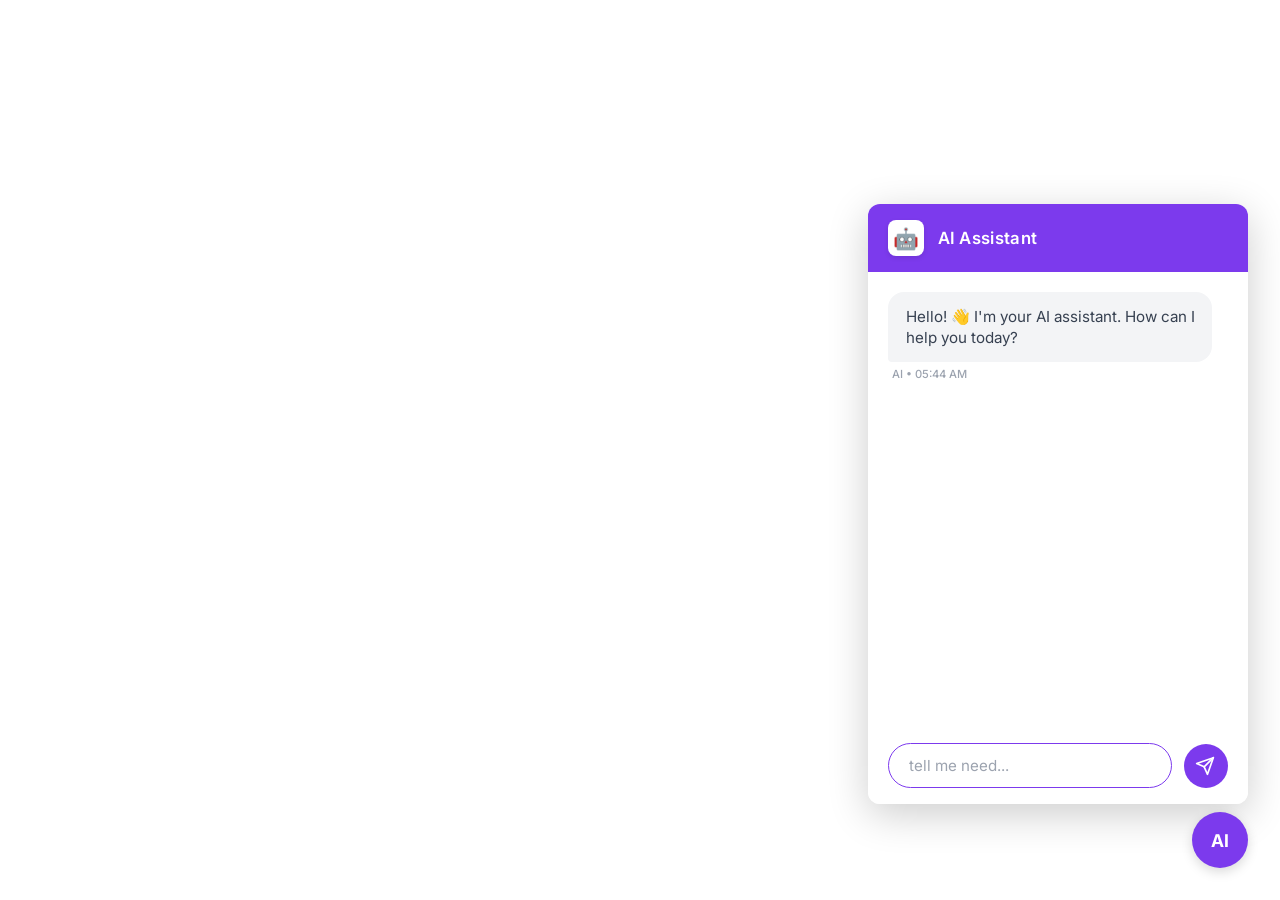
==== commit c36eac77: "bg removed" ====
--- a/frontend/index.html
+++ b/frontend/index.html
@@ -23,11 +23,9 @@
       --font-family: 'Inter', sans-serif;
     }
 
-    body {
-      margin: 0;
+    #widget-toggle-btn,
+    #ai-widget-container {
       font-family: var(--font-family);
-      background: linear-gradient(135deg, #a78bfa, #8b5cf6, #7c3aed);
-      min-height: 100vh;
     }
 
     /* 
@@ -471,6 +469,28 @@
 
         console.log(`[Feedback Registered] Type: ${type}, Message ID: ${messageId}, Timestamp: ${new Date().toISOString()}`);
 
+        // Show "Thanks for your feedback" temporarily below the message
+        const msgWrapper = btn.closest('.message-wrapper');
+        if (msgWrapper) {
+          let thanksDiv = msgWrapper.querySelector('.feedback-thanks');
+          if (!thanksDiv) {
+            thanksDiv = document.createElement('div');
+            thanksDiv.className = 'feedback-thanks';
+            thanksDiv.style.fontSize = '0.75rem';
+            thanksDiv.style.color = '#10b981';
+            thanksDiv.style.marginTop = '4px';
+            thanksDiv.style.marginLeft = '1rem';
+            msgWrapper.appendChild(thanksDiv);
+          }
+          thanksDiv.textContent = "Thanks for your feedback!";
+          // Remove the message after 3 seconds
+          setTimeout(() => {
+            if (thanksDiv && thanksDiv.parentNode) {
+              thanksDiv.parentNode.removeChild(thanksDiv);
+            }
+          }, 3000);
+        }
+
         try {
           await fetch('http://localhost:8001/feedback', {
             method: 'POST',
@@ -550,10 +570,32 @@
           botTime.className = 'message-time';
           botTime.textContent = 'AI • ' + getFormattedTime();
 
-          // Create Feedback Buttons
+          // Create Feedback & Action Buttons
           const msgId = messageIdCounter++;
           const feedbackDiv = document.createElement('div');
           feedbackDiv.className = 'feedback-btns';
+
+          // Copy Button
+          const copyBtn = document.createElement('button');
+          copyBtn.className = 'feedback-btn';
+          copyBtn.title = 'Copy';
+          copyBtn.innerHTML = '<svg viewBox="0 0 24 24" fill="none" stroke="currentColor" stroke-width="2" stroke-linecap="round" stroke-linejoin="round"><rect x="9" y="9" width="13" height="13" rx="2" ry="2"></rect><path d="M5 15H4a2 2 0 0 1-2-2V4a2 2 0 0 1 2-2h9a2 2 0 0 1 2 2v1"></path></svg>';
+          copyBtn.onclick = () => {
+            navigator.clipboard.writeText(data.response);
+            copyBtn.style.color = '#10b981'; // flash green
+            setTimeout(() => copyBtn.style.color = '', 1500);
+          };
+
+          // Regenerate Button
+          const regenBtn = document.createElement('button');
+          regenBtn.className = 'feedback-btn';
+          regenBtn.title = 'Regenerate';
+          regenBtn.innerHTML = '<svg viewBox="0 0 24 24" fill="none" stroke="currentColor" stroke-width="2" stroke-linecap="round" stroke-linejoin="round"><path d="M3 12a9 9 0 1 0 9-9 9.75 9.75 0 0 0-6.74 2.74L3 8"></path><polyline points="3 3 3 8 8 8"></polyline></svg>';
+          regenBtn.onclick = () => {
+            // Re-trigger global sendMessage with the same cached text
+            widgetInput.value = text;
+            sendMessage();
+          };
 
           // Thumbs Up
           const likeBtn = document.createElement('button');
@@ -569,8 +611,11 @@
           dislikeBtn.innerHTML = '<svg viewBox="0 0 24 24" fill="none" stroke="currentColor" stroke-width="2" stroke-linecap="round" stroke-linejoin="round"><path d="M10 15v4a3 3 0 0 0 3 3l4-9V2H5.72a2 2 0 0 0-2 1.7l-1.38 9a2 2 0 0 0 2 2.3zm7-13h2.67A2.31 2.31 0 0 1 22 4v7a2.31 2.31 0 0 1-2.33 2H17"></path></svg>';
           dislikeBtn.onclick = (e) => handleFeedback(e, msgId, 'dislike');
 
+          feedbackDiv.appendChild(copyBtn);
+          feedbackDiv.appendChild(regenBtn);
           feedbackDiv.appendChild(likeBtn);
           feedbackDiv.appendChild(dislikeBtn);
+
           botMeta.appendChild(botTime);
           botMeta.appendChild(feedbackDiv);
 
